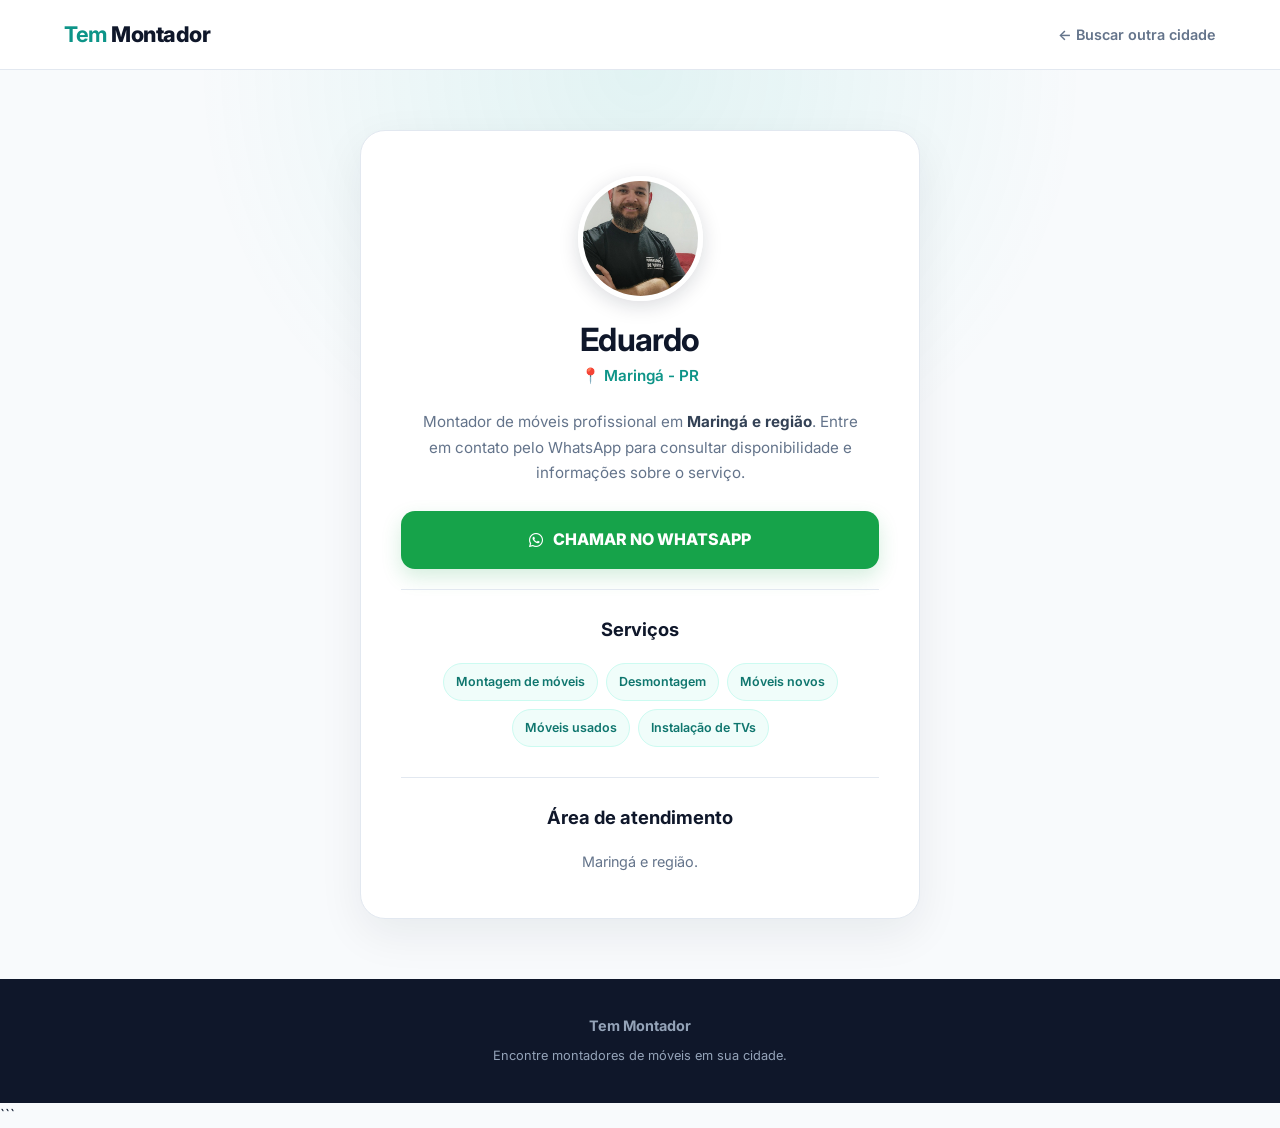
==== maringa/index.html @ f1a1891e "Add files via upload" ====
<!DOCTYPE html>
<html lang="pt-BR">

<head>

    <meta charset="UTF-8">

    <meta name="viewport" content="width=device-width, initial-scale=1.0">

    <title>Montador de Móveis em Maringá | Tem Montador</title>

    <meta name="description"
        content="Encontre o montador de móveis em Maringá. Entre em contato pelo WhatsApp e solicite informações sobre montagem de móveis.">

        <link rel="stylesheet" href="https://cdnjs.cloudflare.com/ajax/libs/font-awesome/6.5.2/css/all.min.css">

    <link rel="stylesheet" href="../style.css">

</head>


<body>


    <!-- CABEÇALHO -->

    <header class="perfil-menu">

        <a href="../index.html" class="logo">
            <strong>Tem</strong> Montador
        </a>

        <a href="../index.html" class="voltar">
            ← Buscar outra cidade
        </a>

    </header>



    <!-- PERFIL -->

    <main class="perfil">

        <section class="perfil-card">


            <!-- FOTO DO MONTADOR -->

            <div class="foto-container">

                <img
                    src="imagens/perfildu.webp"
                    alt="Montador de móveis em Maringá"
                    class="foto-montador"
                >

            </div>


            <!-- NOME -->

            <h1>
                Eduardo
            </h1>


            <!-- CIDADE -->

            <div class="localizacao">
                📍 Maringá - PR
            </div>


            <!-- DESCRIÇÃO -->

            <p class="descricao">

                Montador de móveis profissional em
                <strong>Maringá e região</strong>.

                Entre em contato pelo WhatsApp para
                consultar disponibilidade e informações
                sobre o serviço.

            </p>


            <!-- WHATSAPP -->

            <a
            href="https://wa.me/5544999999999"
            class="btn-whatsapp"
            target="_blank"
            rel="noopener"
>
            <i class="fa-brands fa-whatsapp"></i>
            CHAMAR NO WHATSAPP
             </a>


          


            <!-- SERVIÇOS -->

            <div class="servicos-perfil">

                <h2>
                    Serviços
                </h2>

                <div class="tags-servicos">

                    <span>Montagem de móveis</span>

                    <span>Desmontagem</span>

                    <span>Móveis novos</span>

                    <span>Móveis usados</span>

                    <span>Instalação de TVs</span>

                </div>

            </div>


            <!-- ÁREA DE ATENDIMENTO -->

            <div class="area-atendimento">

                <h2>
                    Área de atendimento
                </h2>

                <p>
                    Maringá e região.
                </p>

            </div>


        </section>

    </main>



    <!-- RODAPÉ -->

    <footer class="perfil-footer">

        <p>
            Tem Montador
        </p>

        <span>
            Encontre montadores de móveis em sua cidade.
        </span>

    </footer>


</body>

</html>
```
---- style.css ----
@import url('https://fonts.googleapis.com/css2?family=Inter:wght@400;500;600;700;800&display=swap');



* {
    margin: 0;
    padding: 0;
    box-sizing: border-box;
}

html {
    scroll-behavior: smooth;
}

body {
    font-family: 'Inter', sans-serif;
    background: #f8fafc;
    color: #1e293b;
    line-height: 1.6;
}

a {
    text-decoration: none;
    color: inherit;
}

img {
    max-width: 100%;
    display: block;
}


/* =========================================================
   CONTAINER
========================================================= */

.container {
    width: min(1120px, 92%);
    margin: 0 auto;
}


/* =========================================================
   MENU
========================================================= */

.menu {
    height: 72px;
    width: 100%;

    background: rgba(255, 255, 255, 0.94);
    border-bottom: 1px solid #e2e8f0;

    display: flex;
    align-items: center;
    justify-content: space-between;

    padding: 0 5%;

    position: sticky;
    top: 0;
    z-index: 1000;

    backdrop-filter: blur(12px);
    -webkit-backdrop-filter: blur(12px);
}

.logo {
    font-size: 1.45rem;
    font-weight: 800;
    letter-spacing: -0.5px;
}

.logo strong {
    color: #0ea5a4;
}

.logo a {
    color: #0f172a;
}

.menu nav {
    display: flex;
    align-items: center;
    gap: 30px;
}

.menu nav a {
    color: #475569;
    font-size: 0.92rem;
    font-weight: 600;

    transition: 0.25s ease;
}

.menu nav a:hover {
    color: #0ea5a4;
}


/* =========================================================
   HERO
========================================================= */

.hero {
    min-height: 650px;

    display: flex;
    align-items: center;
    justify-content: center;

    text-align: center;

    padding: 80px 20px;

    background:
        radial-gradient(
            circle at 50% 0%,
            rgba(20, 184, 166, 0.14),
            transparent 40%
        ),
        linear-gradient(
            180deg,
            #ffffff 0%,
            #f0fdfa 100%
        );
}

.hero-content {
    width: min(850px, 100%);
}

.destaque {
    display: inline-block;

    padding: 8px 16px;
    margin-bottom: 20px;

    border-radius: 50px;

    background: #ccfbf1;
    color: #0f766e;

    font-size: 0.75rem;
    font-weight: 800;

    letter-spacing: 1px;
}

.hero h1 {
    color: #0f172a;

    font-size: clamp(2.3rem, 6vw, 4.5rem);

    line-height: 1.05;

    letter-spacing: -2px;

    margin-bottom: 24px;
}

.hero p {
    max-width: 650px;
    margin: 0 auto 35px;

    color: #64748b;

    font-size: 1.15rem;
}


/* =========================================================
   BARRA DE BUSCA
========================================================= */

.busca {
    width: min(720px, 100%);

    margin: 0 auto;

    padding: 8px;

    display: flex;
    align-items: center;

    background: #ffffff;

    border: 1px solid #dbe4ea;

    border-radius: 18px;

    box-shadow:
        0 15px 40px rgba(15, 23, 42, 0.08);

    transition: 0.3s ease;
}

.busca:focus-within {
    border-color: #2dd4bf;

    box-shadow:
        0 15px 45px rgba(13, 148, 136, 0.15);
}

.busca input {
    flex: 1;

    height: 56px;

    border: none;
    outline: none;

    padding: 0 20px;

    background: transparent;

    color: #0f172a;

    font-family: inherit;
    font-size: 1rem;
}

.busca input::placeholder {
    color: #94a3b8;
}

.busca button {
    height: 56px;

    border: none;
    border-radius: 13px;

    padding: 0 30px;

    background: #0d9488;
    color: #ffffff;

    font-family: inherit;
    font-size: 0.95rem;
    font-weight: 700;

    cursor: pointer;

    transition: 0.25s ease;
}

.busca button:hover {
    background: #0f766e;

    transform: translateY(-1px);
}

.texto-busca {
    margin-top: 15px !important;

    font-size: 0.85rem !important;

    color: #94a3b8 !important;
}


/* =========================================================
   SEÇÕES
========================================================= */

.secao {
    padding: 100px 0;
}

.destaque-section {
    background: #ffffff;
}

.secao .container {
    text-align: center;
}

.tag {
    display: inline-block;

    margin-bottom: 12px;

    color: #0d9488;

    font-size: 0.75rem;
    font-weight: 800;

    letter-spacing: 1.5px;
}

.secao h2 {
    max-width: 800px;

    margin: 0 auto 25px;

    color: #0f172a;

    font-size: clamp(1.8rem, 4vw, 2.8rem);

    line-height: 1.15;

    letter-spacing: -1px;
}

.secao p {
    max-width: 780px;

    margin: 0 auto 18px;

    color: #64748b;

    font-size: 1rem;
}


/* =========================================================
   PASSOS
========================================================= */

.passos {
    display: grid;

    grid-template-columns: repeat(3, 1fr);

    gap: 25px;

    margin-top: 55px;
}

.passo {
    padding: 35px 25px;

    background: #f8fafc;

    border: 1px solid #e2e8f0;

    border-radius: 20px;

    transition: 0.3s ease;
}

.passo:hover {
    transform: translateY(-5px);

    border-color: #99f6e4;

    box-shadow:
        0 15px 35px rgba(15, 23, 42, 0.07);
}

.numero {
    width: 48px;
    height: 48px;

    margin: 0 auto 20px;

    display: flex;
    align-items: center;
    justify-content: center;

    border-radius: 50%;

    background: #ccfbf1;
    color: #0f766e;

    font-size: 1.1rem;
    font-weight: 800;
}

.passo h3 {
    margin-bottom: 10px;

    color: #0f172a;

    font-size: 1.1rem;
}

.passo p {
    font-size: 0.92rem;
}


/* =========================================================
   SERVIÇOS
========================================================= */

.servicos {
    display: grid;

    grid-template-columns: repeat(3, 1fr);

    gap: 20px;

    margin-top: 55px;
}

.servico {
    padding: 30px;

    text-align: left;

    background: #ffffff;

    border: 1px solid #e2e8f0;

    border-radius: 18px;

    transition: 0.3s ease;
}

.servico:hover {
    transform: translateY(-4px);

    border-color: #99f6e4;

    box-shadow:
        0 12px 30px rgba(15, 23, 42, 0.06);
}

.servico h3 {
    margin-bottom: 10px;

    color: #0f172a;

    font-size: 1.05rem;
}

.servico p {
    margin: 0;

    font-size: 0.9rem;
}


/* =========================================================
   CHAMADA DE BUSCA
========================================================= */

.chamada-busca {
    max-width: 850px;

    margin: 45px auto 0;

    padding: 40px;

    background:
        linear-gradient(
            135deg,
            #f0fdfa,
            #ecfeff
        );

    border: 1px solid #ccfbf1;

    border-radius: 25px;
}

.chamada-busca h3 {
    margin-bottom: 25px;

    color: #0f172a;

    font-size: 1.4rem;
}


/* =========================================================
   BENEFÍCIOS
========================================================= */

.beneficios {
    display: grid;

    grid-template-columns: repeat(4, 1fr);

    gap: 20px;

    margin-top: 55px;
}

.beneficio {
    padding: 28px 20px;

    background: #ffffff;

    border: 1px solid #e2e8f0;

    border-radius: 18px;

    transition: 0.3s ease;
}

.beneficio:hover {
    transform: translateY(-4px);

    box-shadow:
        0 12px 30px rgba(15, 23, 42, 0.06);
}

.beneficio h3 {
    margin-bottom: 10px;

    color: #0f172a;

    font-size: 1rem;
}

.beneficio p {
    margin: 0;

    font-size: 0.88rem;
}


/* =========================================================
   CTA FINAL
========================================================= */

.cta {
    padding: 90px 20px;

    text-align: center;

    background:
        linear-gradient(
            135deg,
            #0d9488,
            #0f766e
        );

    color: #ffffff;
}

.cta h2 {
    margin-bottom: 15px;

    font-size: clamp(2rem, 5vw, 3rem);

    letter-spacing: -1px;
}

.cta p {
    margin-bottom: 30px;

    color: rgba(255, 255, 255, 0.85);
}

.botao {
    display: inline-flex;

    align-items: center;
    justify-content: center;

    min-height: 54px;

    padding: 0 28px;

    border-radius: 13px;

    background: #ffffff;
    color: #0f766e;

    font-weight: 800;

    transition: 0.25s ease;
}

.botao:hover {
    transform: translateY(-2px);

    box-shadow:
        0 10px 25px rgba(0, 0, 0, 0.15);
}


/* =========================================================
   RODAPÉ
========================================================= */

footer {
    padding: 55px 20px;

    background: #0f172a;

    color: #ffffff;

    text-align: center;
}

footer h3 {
    margin-bottom: 8px;

    font-size: 1.3rem;
}

footer p {
    color: #94a3b8;

    font-size: 0.9rem;
}

footer .copyright {
    margin-top: 25px;

    font-size: 0.8rem;

    color: #64748b;
}

/* =========================================================
   PERFIL - TEM MONTADOR
========================================================= */

.perfil-menu {
    width: 100%;
    height: 70px;

    display: flex;
    align-items: center;
    justify-content: space-between;

    padding: 0 5%;

    background: #ffffff;
    border-bottom: 1px solid #e2e8f0;

    position: sticky;
    top: 0;
    z-index: 100;
}

.perfil-menu .logo {
    font-size: 1.35rem;
    font-weight: 800;
    color: #0f172a;
}

.perfil-menu .logo strong {
    color: #0d9488;
}

.voltar {
    color: #64748b;
    font-size: 0.9rem;
    font-weight: 600;

    transition: 0.2s ease;
}

.voltar:hover {
    color: #0d9488;
}


/* =========================================================
   ÁREA DO PERFIL
========================================================= */

.perfil {
    min-height: calc(100vh - 70px);

    padding: 60px 20px;

    display: flex;
    justify-content: center;
    align-items: flex-start;

    background:
        radial-gradient(
            circle at 50% 0%,
            rgba(20, 184, 166, 0.10),
            transparent 40%
        ),
        #f8fafc;
}


/* =========================================================
   CARTÃO
========================================================= */

.perfil-card {
    width: 100%;
    max-width: 560px;

    padding: 45px 40px;

    background: #ffffff;

    border: 1px solid #e2e8f0;

    border-radius: 25px;

    text-align: center;

    box-shadow:
        0 15px 45px rgba(15, 23, 42, 0.07);
}


/* =========================================================
   FOTO
========================================================= */

.foto-container {
    display: flex;
    justify-content: center;

    margin-bottom: 20px;
}

.foto-montador {
    width: 125px;
    height: 125px;

    object-fit: cover;

    border-radius: 50%;

    border: 5px solid #ffffff;

    box-shadow:
        0 5px 20px rgba(15, 23, 42, 0.15);
}


/* =========================================================
   NOME
========================================================= */

.perfil-card h1 {
    margin-bottom: 5px;

    color: #0f172a;

    font-size: 2rem;

    line-height: 1.2;

    letter-spacing: -0.8px;
}


/* =========================================================
   LOCALIZAÇÃO
========================================================= */

.localizacao {
    margin-bottom: 20px;

    color: #0d9488;

    font-size: 0.95rem;

    font-weight: 600;
}


/* =========================================================
   DESCRIÇÃO
========================================================= */

.descricao {
    max-width: 440px;

    margin: 0 auto 25px;

    color: #64748b;

    font-size: 0.95rem;

    line-height: 1.7;
}

.descricao strong {
    color: #334155;
}


/* =========================================================
   WHATSAPP
========================================================= */

.btn-whatsapp {
    width: 100%;

    min-height: 58px;

    display: flex;
    align-items: center;
    justify-content: center;

    gap: 10px;

    margin: 10px 0 20px;

    padding: 0 20px;

    border-radius: 14px;

    background: #16a34a;
    color: #ffffff;

    font-size: 1rem;
    font-weight: 800;

    box-shadow:
        0 8px 20px rgba(22, 163, 74, 0.18);

    transition: 0.25s ease;
}

.btn-whatsapp:hover {
    background: #15803d;

    transform: translateY(-2px);

    box-shadow:
        0 12px 25px rgba(22, 163, 74, 0.25);
}


/* =========================================================
   REDES SOCIAIS
========================================================= */

.redes {
    display: flex;

    justify-content: center;

    gap: 10px;

    flex-wrap: wrap;

    margin-bottom: 35px;
}

.redes a {
    padding: 9px 15px;

    border-radius: 10px;

    background: #f1f5f9;

    color: #475569;

    font-size: 0.82rem;

    font-weight: 600;

    transition: 0.2s ease;
}

.redes a:hover {
    background: #ccfbf1;

    color: #0f766e;
}


/* =========================================================
   SERVIÇOS
========================================================= */

.servicos-perfil {
    padding-top: 25px;

    border-top: 1px solid #e2e8f0;
}

.servicos-perfil h2,
.area-atendimento h2 {
    margin-bottom: 18px;

    color: #0f172a;

    font-size: 1.15rem;
}


.tags-servicos {
    display: flex;

    justify-content: center;

    flex-wrap: wrap;

    gap: 8px;
}

.tags-servicos span {
    padding: 8px 12px;

    border-radius: 30px;

    background: #f0fdfa;

    border: 1px solid #ccfbf1;

    color: #0f766e;

    font-size: 0.78rem;

    font-weight: 600;
}


/* =========================================================
   ÁREA DE ATENDIMENTO
========================================================= */

.area-atendimento {
    margin-top: 30px;

    padding-top: 25px;

    border-top: 1px solid #e2e8f0;
}

.area-atendimento p {
    color: #64748b;

    font-size: 0.9rem;
}


/* =========================================================
   AVISO
========================================================= */

.aviso {
    margin-top: 30px;

    padding: 18px;

    background: #f8fafc;

    border: 1px solid #e2e8f0;

    border-radius: 14px;

    text-align: left;
}

.aviso strong {
    display: block;

    margin-bottom: 5px;

    color: #334155;

    font-size: 0.85rem;
}

.aviso p {
    margin: 0;

    color: #64748b;

    font-size: 0.8rem;
}


/* =========================================================
   RODAPÉ
========================================================= */

.perfil-footer {
    padding: 35px 20px;

    text-align: center;

    background: #0f172a;

    color: #ffffff;
}

.perfil-footer p {
    margin-bottom: 5px;

    font-weight: 700;
}

.perfil-footer span {
    color: #94a3b8;

    font-size: 0.8rem;
}


/* =========================================================
   CELULAR
========================================================= */

@media (max-width: 600px) {

    .perfil-menu {
        height: 65px;

        padding: 0 18px;
    }

    .perfil-menu .logo {
        font-size: 1.2rem;
    }

    .voltar {
        font-size: 0.75rem;
    }

    .perfil {
        padding: 30px 15px;
    }

    .perfil-card {
        padding: 35px 22px;

        border-radius: 20px;
    }

    .foto-montador {
        width: 105px;
        height: 105px;
    }

    .perfil-card h1 {
        font-size: 1.7rem;
    }

    .descricao {
        font-size: 0.88rem;
    }

    .btn-whatsapp {
        min-height: 56px;

        font-size: 1.1rem;
    }

}
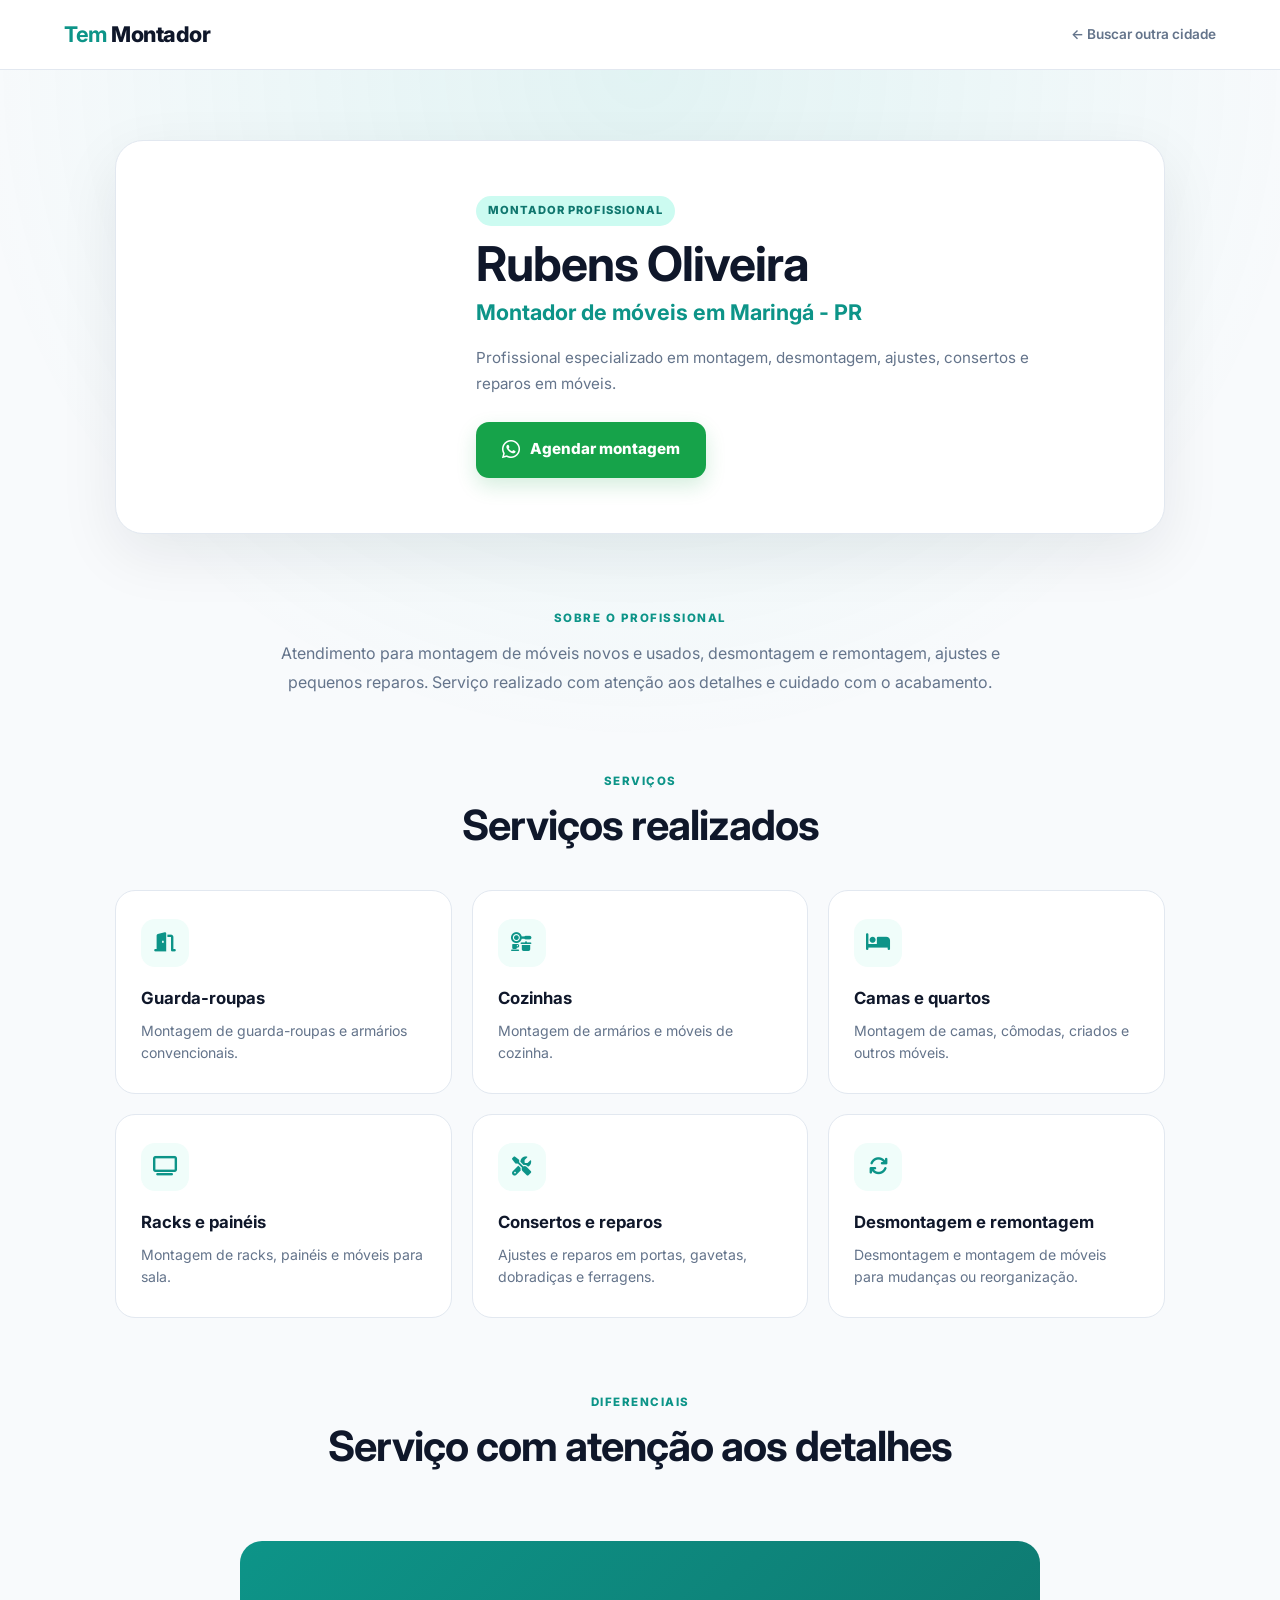
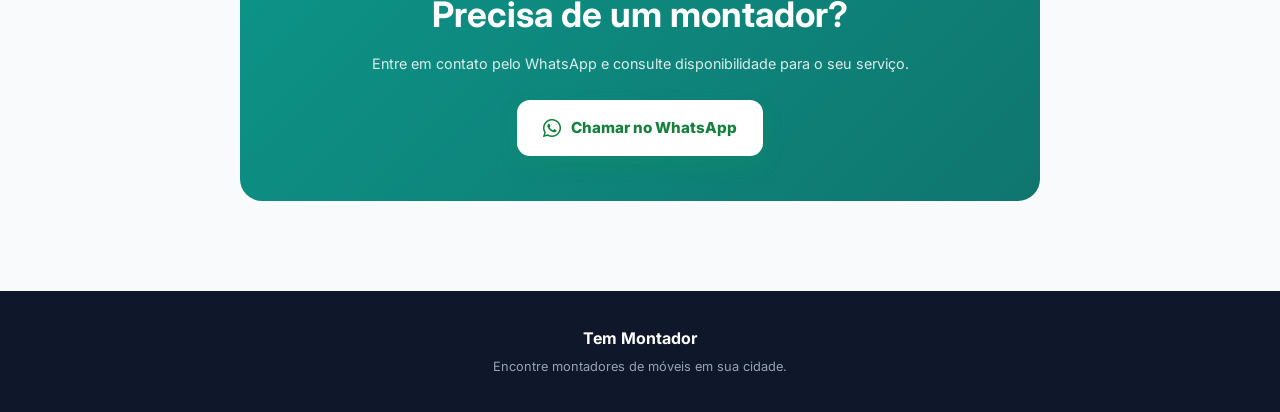
==== commit 9674e597: "Add files via upload" ====
--- a/maringa/index.html
+++ b/maringa/index.html
@@ -11,160 +11,316 @@
     <title>Montador de Móveis em Maringá | Tem Montador</title>
 
     <meta name="description"
-        content="Encontre o montador de móveis em Maringá. Entre em contato pelo WhatsApp e solicite informações sobre montagem de móveis.">
-
-        <link rel="stylesheet" href="https://cdnjs.cloudflare.com/ajax/libs/font-awesome/6.5.2/css/all.min.css">
+        content="Montador de móveis em Sarandi e região. Montagem, desmontagem, consertos e reparos em móveis. Entre em contato pelo WhatsApp.">
+
+    <link rel="stylesheet"
+        href="https://cdnjs.cloudflare.com/ajax/libs/font-awesome/6.5.2/css/all.min.css">
 
     <link rel="stylesheet" href="../style.css">
+    <link rel="stylesheet" href="../media.css">
 
 </head>
 
-
 <body>
 
 
-    <!-- CABEÇALHO -->
-
-    <header class="perfil-menu">
-
-        <a href="../index.html" class="logo">
-            <strong>Tem</strong> Montador
-        </a>
-
-        <a href="../index.html" class="voltar">
-            ← Buscar outra cidade
-        </a>
-
-    </header>
-
-
-
-    <!-- PERFIL -->
-
-    <main class="perfil">
-
-        <section class="perfil-card">
-
-
-            <!-- FOTO DO MONTADOR -->
-
-            <div class="foto-container">
-
-                <img
-                    src="imagens/perfildu.webp"
-                    alt="Montador de móveis em Maringá"
-                    class="foto-montador"
-                >
-
-            </div>
-
-
-            <!-- NOME -->
+<!-- =====================================================
+     CABEÇALHO
+===================================================== -->
+
+<header class="perfil-menu">
+
+    <a href="../index.html" class="logo">
+        <strong>Tem</strong> Montador
+    </a>
+
+    <a href="../index.html" class="voltar">
+        ← Buscar outra cidade
+    </a>
+
+</header>
+
+
+
+<!-- =====================================================
+     PERFIL PRINCIPAL
+===================================================== -->
+
+<main class="perfil">
+
+
+    <!-- APRESENTAÇÃO -->
+
+    <section class="perfil-hero">
+
+        <div class="perfil-foto">
+            
+        
+           
+        </div>
+
+
+        <div class="perfil-info">
+
+            <span class="perfil-tag">
+                MONTADOR PROFISSIONAL
+            </span>
 
             <h1>
-                Eduardo
+              Rubens Oliveira
             </h1>
 
-
-            <!-- CIDADE -->
-
-            <div class="localizacao">
-                📍 Maringá - PR
-            </div>
-
-
-            <!-- DESCRIÇÃO -->
-
-            <p class="descricao">
-
-                Montador de móveis profissional em
-                <strong>Maringá e região</strong>.
-
-                Entre em contato pelo WhatsApp para
-                consultar disponibilidade e informações
-                sobre o serviço.
-
+            <h2>
+                Montador de móveis em Maringá - PR
+            </h2>
+
+            <p>
+                Profissional especializado em montagem,
+                desmontagem, ajustes, consertos e reparos
+                em móveis.
             </p>
 
 
-            <!-- WHATSAPP -->
-
             <a
-            href="https://wa.me/5544999999999"
+                href="https://wa.me/5544998516366?text=Ol%C3%A1%21%20Encontrei%20seu%20contato%20no%20site%20temmontador.com.br%20e%20gostaria%20de%20solicitar%20um%20or%C3%A7amento."
+                class="btn-whatsapp"
+                target="_blank"
+                rel="noopener"
+            >
+
+                <i class="fa-brands fa-whatsapp"></i>
+
+                Agendar montagem
+
+            </a>
+
+        </div>
+
+    </section>
+
+
+
+    <!-- =================================================
+         APRESENTAÇÃO PROFISSIONAL
+    ================================================== -->
+
+    <section class="perfil-secao">
+
+        <span class="secao-tag">
+            SOBRE O PROFISSIONAL
+        </span>
+
+      
+
+        <p>
+            Atendimento para montagem de móveis novos e usados,
+            desmontagem e remontagem, ajustes e pequenos reparos.
+            Serviço realizado com atenção aos detalhes e cuidado
+            com o acabamento.
+        </p>
+
+    </section>
+
+
+
+    <!-- =================================================
+         SERVIÇOS
+    ================================================== -->
+
+    <section class="perfil-secao">
+
+        <span class="secao-tag">
+            SERVIÇOS
+        </span>
+
+        <h2>
+            Serviços realizados
+        </h2>
+
+
+        <div class="servicos-grid">
+
+
+            <div class="servico-card">
+
+                <i class="fa-solid fa-door-open"></i>
+
+                <h3>
+                    Guarda-roupas
+                </h3>
+
+                <p>
+                    Montagem de guarda-roupas e armários
+                    convencionais.
+                </p>
+
+            </div>
+
+
+            <div class="servico-card">
+
+                <i class="fa-solid fa-kitchen-set"></i>
+
+                <h3>
+                    Cozinhas
+                </h3>
+
+                <p>
+                    Montagem de armários e móveis de cozinha.
+                </p>
+
+            </div>
+
+
+            <div class="servico-card">
+
+                <i class="fa-solid fa-bed"></i>
+
+                <h3>
+                    Camas e quartos
+                </h3>
+
+                <p>
+                    Montagem de camas, cômodas, criados e
+                    outros móveis.
+                </p>
+
+            </div>
+
+
+            <div class="servico-card">
+
+                <i class="fa-solid fa-tv"></i>
+
+                <h3>
+                    Racks e painéis
+                </h3>
+
+                <p>
+                    Montagem de racks, painéis e móveis
+                    para sala.
+                </p>
+
+            </div>
+
+
+            <div class="servico-card">
+
+                <i class="fa-solid fa-screwdriver-wrench"></i>
+
+                <h3>
+                    Consertos e reparos
+                </h3>
+
+                <p>
+                    Ajustes e reparos em portas, gavetas,
+                    dobradiças e ferragens.
+                </p>
+
+            </div>
+
+
+            <div class="servico-card">
+
+                <i class="fa-solid fa-arrows-rotate"></i>
+
+                <h3>
+                    Desmontagem e remontagem
+                </h3>
+
+                <p>
+                    Desmontagem e montagem de móveis para
+                    mudanças ou reorganização.
+                </p>
+
+            </div>
+
+
+        </div>
+
+    </section>
+
+
+
+  
+
+
+
+    <!-- =================================================
+         DIFERENCIAIS
+    ================================================== -->
+
+    <section class="perfil-secao diferenciais">
+
+        <span class="secao-tag">
+            DIFERENCIAIS
+        </span>
+
+        <h2>
+            Serviço com atenção aos detalhes
+        </h2>
+
+
+       
+
+    </section>
+
+
+
+    <!-- =================================================
+         CTA FINAL
+    ================================================== -->
+
+    <section class="perfil-cta">
+
+        <h2>
+            Precisa de um montador?
+        </h2>
+
+        <p>
+            Entre em contato pelo WhatsApp e consulte
+            disponibilidade para o seu serviço.
+        </p>
+
+
+        <a
+            href="https://wa.me/5544998516366?text=Ol%C3%A1%21%20Encontrei%20seu%20contato%20no%20site%20temmontador.com.br%20e%20gostaria%20de%20solicitar%20um%20or%C3%A7amento."
             class="btn-whatsapp"
             target="_blank"
             rel="noopener"
->
+        >
+
             <i class="fa-brands fa-whatsapp"></i>
-            CHAMAR NO WHATSAPP
-             </a>
-
-
-          
-
-
-            <!-- SERVIÇOS -->
-
-            <div class="servicos-perfil">
-
-                <h2>
-                    Serviços
-                </h2>
-
-                <div class="tags-servicos">
-
-                    <span>Montagem de móveis</span>
-
-                    <span>Desmontagem</span>
-
-                    <span>Móveis novos</span>
-
-                    <span>Móveis usados</span>
-
-                    <span>Instalação de TVs</span>
-
-                </div>
-
-            </div>
-
-
-            <!-- ÁREA DE ATENDIMENTO -->
-
-            <div class="area-atendimento">
-
-                <h2>
-                    Área de atendimento
-                </h2>
-
-                <p>
-                    Maringá e região.
-                </p>
-
-            </div>
-
-
-        </section>
-
-    </main>
-
-
-
-    <!-- RODAPÉ -->
-
-    <footer class="perfil-footer">
-
-        <p>
-            Tem Montador
-        </p>
-
-        <span>
-            Encontre montadores de móveis em sua cidade.
-        </span>
-
-    </footer>
+
+            Chamar no WhatsApp
+
+        </a>
+
+    </section>
+
+
+</main>
+
+
+
+<!-- =====================================================
+     RODAPÉ
+===================================================== -->
+
+<footer class="perfil-footer">
+
+    <strong>
+        Tem Montador
+    </strong>
+
+    <p>
+        Encontre montadores de móveis em sua cidade.
+    </p>
+
+</footer>
 
 
 </body>
 
 </html>
-```
+
--- a/style.css
+++ b/style.css
@@ -216,7 +216,7 @@
 
     background: transparent;
 
-    color: #0f172a;
+    color: #000000;
 
     font-family: inherit;
     font-size: 1rem;
@@ -224,7 +224,11 @@
 
 .busca input::placeholder {
     color: #94a3b8;
-}
+    
+   
+}
+
+
 
 .busca button {
     height: 56px;
@@ -623,12 +627,15 @@
 
     padding: 0 5%;
 
-    background: #ffffff;
+    background: rgba(255, 255, 255, 0.96);
     border-bottom: 1px solid #e2e8f0;
 
     position: sticky;
     top: 0;
-    z-index: 100;
+    z-index: 1000;
+
+    backdrop-filter: blur(12px);
+    -webkit-backdrop-filter: blur(12px);
 }
 
 .perfil-menu .logo {
@@ -641,62 +648,63 @@
     color: #0d9488;
 }
 
-.voltar {
+.perfil-menu .voltar {
     color: #64748b;
-    font-size: 0.9rem;
+    font-size: 0.85rem;
     font-weight: 600;
-
-    transition: 0.2s ease;
-}
-
-.voltar:hover {
+    transition: 0.25s ease;
+}
+
+.perfil-menu .voltar:hover {
     color: #0d9488;
 }
 
 
 /* =========================================================
-   ÁREA DO PERFIL
+   FUNDO DO PERFIL
 ========================================================= */
 
 .perfil {
-    min-height: calc(100vh - 70px);
-
-    padding: 60px 20px;
-
-    display: flex;
-    justify-content: center;
-    align-items: flex-start;
+    width: 100%;
+
+    padding: 70px 20px 90px;
 
     background:
         radial-gradient(
             circle at 50% 0%,
             rgba(20, 184, 166, 0.10),
-            transparent 40%
+            transparent 35%
         ),
         #f8fafc;
 }
 
 
 /* =========================================================
-   CARTÃO
-========================================================= */
-
-.perfil-card {
-    width: 100%;
-    max-width: 560px;
-
-    padding: 45px 40px;
+   HERO DO PERFIL
+========================================================= */
+
+.perfil-hero {
+    width: min(1050px, 100%);
+
+    margin: 0 auto;
+
+    padding: 55px;
+
+    display: grid;
+    grid-template-columns: 250px 1fr;
+
+    align-items: center;
+
+    gap: 55px;
 
     background: #ffffff;
 
     border: 1px solid #e2e8f0;
 
-    border-radius: 25px;
-
-    text-align: center;
+    border-radius: 28px;
 
     box-shadow:
-        0 15px 45px rgba(15, 23, 42, 0.07);
+        0 20px 60px rgba(15, 23, 42, 0.08);
 }
 
 
@@ -704,106 +712,113 @@
    FOTO
 ========================================================= */
 
-.foto-container {
+.perfil-foto {
     display: flex;
     justify-content: center;
-
-    margin-bottom: 20px;
-}
-
-.foto-montador {
-    width: 125px;
-    height: 125px;
+}
+
+.perfil-foto img {
+    width: 220px;
+    height: 220px;
 
     object-fit: cover;
 
     border-radius: 50%;
 
-    border: 5px solid #ffffff;
+    border: 6px solid #ffffff;
 
     box-shadow:
-        0 5px 20px rgba(15, 23, 42, 0.15);
-}
-
-
-/* =========================================================
-   NOME
-========================================================= */
-
-.perfil-card h1 {
-    margin-bottom: 5px;
+        0 15px 40px rgba(15, 23, 42, 0.15);
+}
+
+
+/* =========================================================
+   INFORMAÇÕES
+========================================================= */
+
+.perfil-info {
+    text-align: left;
+}
+
+.perfil-tag {
+    display: inline-block;
+
+    margin-bottom: 12px;
+
+    padding: 6px 12px;
+
+    border-radius: 50px;
+
+    background: #ccfbf1;
+
+    color: #0f766e;
+
+    font-size: 0.7rem;
+
+    font-weight: 800;
+
+    letter-spacing: 1px;
+}
+
+.perfil-info h1 {
+    margin-bottom: 6px;
 
     color: #0f172a;
 
-    font-size: 2rem;
-
-    line-height: 1.2;
-
-    letter-spacing: -0.8px;
-}
-
-
-/* =========================================================
-   LOCALIZAÇÃO
-========================================================= */
-
-.localizacao {
-    margin-bottom: 20px;
+    font-size: 3rem;
+
+    line-height: 1.1;
+
+    letter-spacing: -1px;
+}
+
+.perfil-info h2 {
+    margin-bottom: 18px;
 
     color: #0d9488;
 
+    font-size: 1.35rem;
+
+    line-height: 1.4;
+}
+
+.perfil-info p {
+    max-width: 600px;
+
+    margin-bottom: 25px;
+
+    color: #64748b;
+
     font-size: 0.95rem;
 
-    font-weight: 600;
-}
-
-
-/* =========================================================
-   DESCRIÇÃO
-========================================================= */
-
-.descricao {
-    max-width: 440px;
-
-    margin: 0 auto 25px;
-
-    color: #64748b;
-
-    font-size: 0.95rem;
-
     line-height: 1.7;
 }
 
-.descricao strong {
-    color: #334155;
-}
-
 
 /* =========================================================
    WHATSAPP
 ========================================================= */
 
-.btn-whatsapp {
-    width: 100%;
-
-    min-height: 58px;
-
-    display: flex;
+.perfil .btn-whatsapp {
+    min-height: 56px;
+
+    display: inline-flex;
+
     align-items: center;
     justify-content: center;
 
     gap: 10px;
 
-    margin: 10px 0 20px;
-
-    padding: 0 20px;
-
-    border-radius: 14px;
+    padding: 0 26px;
+
+    border-radius: 13px;
 
     background: #16a34a;
+
     color: #ffffff;
 
-    font-size: 1rem;
+    font-size: 0.95rem;
+
     font-weight: 800;
 
     box-shadow:
@@ -812,7 +827,11 @@
     transition: 0.25s ease;
 }
 
-.btn-whatsapp:hover {
+.perfil .btn-whatsapp i {
+    font-size: 1.3rem;
+}
+
+.perfil .btn-whatsapp:hover {
     background: #15803d;
 
     transform: translateY(-2px);
@@ -823,104 +842,206 @@
 
 
 /* =========================================================
-   REDES SOCIAIS
-========================================================= */
-
-.redes {
+   SEÇÕES DO PERFIL
+========================================================= */
+
+.perfil-secao {
+    width: min(1050px, 100%);
+
+    margin: 70px auto 0;
+
+    text-align: center;
+}
+
+.secao-tag {
+    display: inline-block;
+
+    margin-bottom: 12px;
+
+    color: #0d9488;
+
+    font-size: 0.72rem;
+
+    font-weight: 800;
+
+    letter-spacing: 1.5px;
+}
+
+.perfil-secao h2 {
+    margin-bottom: 18px;
+
+    color: #0f172a;
+
+    font-size: clamp(1.8rem, 4vw, 2.6rem);
+
+    line-height: 1.15;
+
+    letter-spacing: -1px;
+}
+
+.perfil-secao > p {
+    width: min(760px, 100%);
+
+    margin: 0 auto;
+
+    color: #64748b;
+
+    font-size: 1rem;
+
+    line-height: 1.8;
+}
+
+
+/* =========================================================
+   SERVIÇOS
+========================================================= */
+
+.servicos-grid {
+    display: grid;
+
+    grid-template-columns: repeat(3, 1fr);
+
+    gap: 20px;
+
+    margin-top: 40px;
+}
+
+.servico-card {
+    padding: 28px 25px;
+
+    text-align: left;
+
+    background: #ffffff;
+
+    border: 1px solid #e2e8f0;
+
+    border-radius: 20px;
+
+    transition: 0.3s ease;
+}
+
+.servico-card:hover {
+    transform: translateY(-5px);
+
+    border-color: #99f6e4;
+
+    box-shadow:
+        0 15px 35px rgba(15, 23, 42, 0.08);
+}
+
+.servico-card i {
+    width: 48px;
+    height: 48px;
+
+    margin-bottom: 18px;
+
     display: flex;
 
+    align-items: center;
     justify-content: center;
 
-    gap: 10px;
-
-    flex-wrap: wrap;
-
-    margin-bottom: 35px;
-}
-
-.redes a {
-    padding: 9px 15px;
-
-    border-radius: 10px;
-
-    background: #f1f5f9;
-
-    color: #475569;
-
-    font-size: 0.82rem;
-
-    font-weight: 600;
-
-    transition: 0.2s ease;
-}
-
-.redes a:hover {
+    border-radius: 14px;
+
+    background: #f0fdfa;
+
+    color: #0d9488;
+
+    font-size: 1.2rem;
+}
+
+.servico-card h3 {
+    margin-bottom: 8px;
+
+    color: #0f172a;
+
+    font-size: 1.05rem;
+}
+
+.servico-card p {
+    margin: 0;
+
+    color: #64748b;
+
+    font-size: 0.88rem;
+
+    line-height: 1.6;
+}
+
+
+/* =========================================================
+   ÁREA DE ATENDIMENTO
+========================================================= */
+
+.area-atendimento {
+    width: min(1050px, 100%);
+
+    margin: 70px auto 0;
+
+    padding: 35px 40px;
+
+    display: flex;
+
+    align-items: center;
+
+    gap: 22px;
+
+    background:
+        linear-gradient(
+            135deg,
+            #f0fdfa,
+            #ecfeff
+        );
+
+    border: 1px solid #ccfbf1;
+
+    border-radius: 22px;
+}
+
+.area-atendimento > i {
+    width: 55px;
+    height: 55px;
+
+    flex-shrink: 0;
+
+    display: flex;
+
+    align-items: center;
+    justify-content: center;
+
+    border-radius: 15px;
+
     background: #ccfbf1;
 
-    color: #0f766e;
-}
-
-
-/* =========================================================
-   SERVIÇOS
-========================================================= */
-
-.servicos-perfil {
-    padding-top: 25px;
-
-    border-top: 1px solid #e2e8f0;
-}
-
-.servicos-perfil h2,
+    color: #0d9488;
+
+    font-size: 1.3rem;
+}
+
+.area-atendimento span {
+    display: block;
+
+    margin-bottom: 3px;
+
+    color: #0d9488;
+
+    font-size: 0.7rem;
+
+    font-weight: 800;
+
+    letter-spacing: 1.2px;
+}
+
 .area-atendimento h2 {
-    margin-bottom: 18px;
+    margin-bottom: 2px;
 
     color: #0f172a;
 
-    font-size: 1.15rem;
-}
-
-
-.tags-servicos {
-    display: flex;
-
-    justify-content: center;
-
-    flex-wrap: wrap;
-
-    gap: 8px;
-}
-
-.tags-servicos span {
-    padding: 8px 12px;
-
-    border-radius: 30px;
-
-    background: #f0fdfa;
-
-    border: 1px solid #ccfbf1;
-
-    color: #0f766e;
-
-    font-size: 0.78rem;
-
-    font-weight: 600;
-}
-
-
-/* =========================================================
-   ÁREA DE ATENDIMENTO
-========================================================= */
-
-.area-atendimento {
-    margin-top: 30px;
-
-    padding-top: 25px;
-
-    border-top: 1px solid #e2e8f0;
+    font-size: 1.35rem;
 }
 
 .area-atendimento p {
+    margin: 0;
+
     color: #64748b;
 
     font-size: 0.9rem;
@@ -928,44 +1049,125 @@
 
 
 /* =========================================================
-   AVISO
-========================================================= */
-
-.aviso {
-    margin-top: 30px;
-
-    padding: 18px;
-
+   DIFERENCIAIS
+========================================================= */
+
+.diferenciais-grid {
+    display: grid;
+
+    grid-template-columns: repeat(3, 1fr);
+
+    gap: 20px;
+
+    margin-top: 40px;
+}
+
+.diferenciais-grid > div {
+    padding: 30px 20px;
+
+    background: #ffffff;
+
+    border: 1px solid #e2e8f0;
+
+    border-radius: 20px;
+
+    transition: 0.25s ease;
+}
+
+.diferenciais-grid > div:hover {
+    transform: translateY(-4px);
+
+    box-shadow:
+        0 12px 30px rgba(15, 23, 42, 0.06);
+}
+
+.diferenciais-grid i {
+    display: block;
+
+    margin-bottom: 15px;
+
+    color: #0d9488;
+
+    font-size: 1.5rem;
+}
+
+.diferenciais-grid strong {
+    display: block;
+
+    margin-bottom: 7px;
+
+    color: #0f172a;
+
+    font-size: 1rem;
+}
+
+.diferenciais-grid span {
+    display: block;
+
+    color: #64748b;
+
+    font-size: 0.85rem;
+
+    line-height: 1.5;
+}
+
+
+/* =========================================================
+   CTA FINAL
+========================================================= */
+
+.perfil-cta {
+    width: min(800px, 100%);
+
+    margin: 70px auto 0;
+
+    padding: 45px 25px;
+
+    text-align: center;
+
+    background:
+        linear-gradient(
+            135deg,
+            #0d9488,
+            #0f766e
+        );
+
+    border-radius: 22px;
+
+    color: #ffffff;
+}
+
+.perfil-cta h2 {
+    margin-bottom: 10px;
+
+    color: #ffffff;
+
+    font-size: 2.2rem;
+}
+
+.perfil-cta p {
+    max-width: 600px;
+
+    margin: 0 auto 25px;
+
+    color: rgba(255, 255, 255, 0.85);
+
+    font-size: 0.9rem;
+}
+
+.perfil-cta .btn-whatsapp {
+    background: #ffffff;
+
+    color: #15803d;
+}
+
+.perfil-cta .btn-whatsapp:hover {
     background: #f8fafc;
-
-    border: 1px solid #e2e8f0;
-
-    border-radius: 14px;
-
-    text-align: left;
-}
-
-.aviso strong {
-    display: block;
-
-    margin-bottom: 5px;
-
-    color: #334155;
-
-    font-size: 0.85rem;
-}
-
-.aviso p {
-    margin: 0;
-
-    color: #64748b;
-
-    font-size: 0.8rem;
-}
-
-
-/* =========================================================
-   RODAPÉ
+}
+
+
+/* =========================================================
+   RODAPÉ DO PERFIL
 ========================================================= */
 
 .perfil-footer {
@@ -978,13 +1180,17 @@
     color: #ffffff;
 }
 
+.perfil-footer strong {
+    display: block;
+
+    margin-bottom: 5px;
+
+    font-size: 1rem;
+}
+
 .perfil-footer p {
-    margin-bottom: 5px;
-
-    font-weight: 700;
-}
-
-.perfil-footer span {
+    margin: 0;
+
     color: #94a3b8;
 
     font-size: 0.8rem;
@@ -992,57 +1198,350 @@
 
 
 /* =========================================================
+   TABLET
+========================================================= */
+
+@media (max-width: 900px) {
+
+    .passos {
+        grid-template-columns: 1fr;
+    }
+
+    .servicos {
+        grid-template-columns: repeat(2, 1fr);
+    }
+
+    .beneficios {
+        grid-template-columns: repeat(2, 1fr);
+    }
+
+
+    /* PERFIL */
+
+    .perfil-hero {
+        grid-template-columns: 190px 1fr;
+
+        gap: 35px;
+
+        padding: 40px;
+    }
+
+    .perfil-foto img {
+        width: 175px;
+        height: 175px;
+    }
+
+    .perfil-info h1 {
+        font-size: 2.5rem;
+    }
+
+    .servicos-grid {
+        grid-template-columns: repeat(2, 1fr);
+    }
+
+    .diferenciais-grid {
+        grid-template-columns: repeat(2, 1fr);
+    }
+}
+
+
+/* =========================================================
    CELULAR
 ========================================================= */
 
-@media (max-width: 600px) {
+@media (max-width: 700px) {
+
+    /* PÁGINA PRINCIPAL */
+
+    .menu {
+        height: 65px;
+
+        padding: 0 20px;
+    }
+
+    .menu nav {
+        display: none;
+    }
+
+    .logo {
+        font-size: 1.3rem;
+    }
+
+    .hero {
+        min-height: 600px;
+
+        padding: 70px 20px;
+    }
+
+    .hero h1 {
+        font-size: 2.5rem;
+
+        letter-spacing: -1.5px;
+    }
+
+    .hero p {
+        font-size: 1rem;
+    }
+
+    .busca {
+        flex-direction: column;
+
+        padding: 12px;
+
+        border-radius: 16px;
+    }
+
+    .busca input {
+        width: 100%;
+
+        height: 60px;
+
+        text-align: center;
+
+        padding: 0 15px;
+    }
+
+    .busca button {
+        width: 100%;
+
+        height: 60px;
+    }
+
+    .secao {
+        padding: 70px 0;
+    }
+
+    .servicos {
+        grid-template-columns: 1fr;
+
+        margin-top: 40px;
+    }
+
+    .beneficios {
+        grid-template-columns: 1fr;
+
+        margin-top: 40px;
+    }
+
+    .chamada-busca {
+        padding: 25px 18px;
+
+        border-radius: 20px;
+    }
+
+    .cta {
+        padding: 70px 20px;
+    }
+
+
+    /* PERFIL */
 
     .perfil-menu {
-        height: 65px;
+        height: 64px;
 
         padding: 0 18px;
     }
 
     .perfil-menu .logo {
-        font-size: 1.2rem;
-    }
-
-    .voltar {
-        font-size: 0.75rem;
+        font-size: 1.15rem;
+    }
+
+    .perfil-menu .voltar {
+        font-size: 0.72rem;
     }
 
     .perfil {
-        padding: 30px 15px;
-    }
-
-    .perfil-card {
+        padding: 30px 15px 60px;
+    }
+
+    .perfil-hero {
+        display: block;
+
         padding: 35px 22px;
 
         border-radius: 20px;
-    }
-
-    .foto-montador {
-        width: 105px;
-        height: 105px;
-    }
-
-    .perfil-card h1 {
+
+        text-align: center;
+    }
+
+    .perfil-foto {
+        margin-bottom: 22px;
+    }
+
+    .perfil-foto img {
+        width: 140px;
+        height: 140px;
+
+        border-width: 5px;
+    }
+
+    .perfil-info {
+        text-align: center;
+    }
+
+    .perfil-tag {
+        font-size: 0.63rem;
+
+        padding: 6px 10px;
+    }
+
+    .perfil-info h1 {
+        font-size: 2rem;
+    }
+
+    .perfil-info h2 {
+        font-size: 1rem;
+
+        line-height: 1.4;
+    }
+
+    .perfil-info p {
+        font-size: 0.88rem;
+
+        line-height: 1.65;
+    }
+
+    .perfil .btn-whatsapp {
+        width: 100%;
+
+        min-height: 56px;
+
+        font-size: 0.95rem;
+    }
+
+    .perfil-secao {
+        margin-top: 50px;
+    }
+
+    .perfil-secao h2 {
         font-size: 1.7rem;
     }
 
-    .descricao {
+    .perfil-secao > p {
         font-size: 0.88rem;
     }
 
-    .btn-whatsapp {
-        min-height: 56px;
-
+    .servicos-grid {
+        grid-template-columns: 1fr;
+
+        gap: 13px;
+
+        margin-top: 28px;
+    }
+
+    .servico-card {
+        padding: 22px;
+    }
+
+    .area-atendimento {
+        margin-top: 50px;
+
+        padding: 22px;
+
+        gap: 14px;
+    }
+
+    .area-atendimento > i {
+        width: 43px;
+        height: 43px;
+
+        font-size: 1rem;
+    }
+
+    .area-atendimento h2 {
         font-size: 1.1rem;
     }
 
-}
-
-
-
-
-
+    .area-atendimento p {
+        font-size: 0.8rem;
+    }
+
+    .diferenciais-grid {
+        grid-template-columns: 1fr;
+
+        gap: 13px;
+
+        margin-top: 28px;
+    }
+
+    .diferenciais-grid > div {
+        padding: 22px;
+    }
+
+    .perfil-cta {
+        margin-top: 55px;
+
+        padding: 38px 20px;
+
+        border-radius: 20px;
+    }
+
+    .perfil-cta h2 {
+        font-size: 1.7rem;
+    }
+
+    .perfil-cta p {
+        font-size: 0.84rem;
+    }
+
+    .perfil-footer {
+        padding: 30px 20px;
+    }
+}
+
+
+/* =========================================================
+   CELULARES PEQUENOS
+========================================================= */
+
+@media (max-width: 400px) {
+
+    .perfil-menu .logo {
+        font-size: 1.05rem;
+    }
+
+    .perfil-menu .voltar {
+        font-size: 0.65rem;
+    }
+
+    .perfil {
+        padding-left: 12px;
+        padding-right: 12px;
+    }
+
+    .perfil-hero {
+        padding: 30px 18px;
+    }
+
+    .perfil-foto img {
+        width: 125px;
+        height: 125px;
+    }
+
+    .perfil-info h1 {
+        font-size: 1.8rem;
+    }
+
+    .perfil-info h2 {
+        font-size: 0.95rem;
+    }
+
+    .perfil-secao h2 {
+        font-size: 1.55rem;
+    }
+
+    .area-atendimento {
+        padding: 20px;
+    }
+
+    .perfil-cta {
+        padding: 35px 18px;
+    }
+}
+
+
+   
+
+
+
+
--- a/media.css
+++ b/media.css
@@ -0,0 +1,560 @@
+
+/* =========================================================
+   RESPONSIVO - TABLET
+========================================================= */
+
+@media (max-width: 900px) {
+
+    /* PASSOS */
+
+    .passos {
+        grid-template-columns: 1fr;
+    }
+
+
+    /* SERVIÇOS DA PÁGINA PRINCIPAL */
+
+    .servicos {
+        grid-template-columns: repeat(2, 1fr);
+    }
+
+
+    /* BENEFÍCIOS */
+
+    .beneficios {
+        grid-template-columns: repeat(2, 1fr);
+    }
+
+}
+
+
+/* =========================================================
+   RESPONSIVO - CELULAR
+========================================================= */
+
+@media (max-width: 700px) {
+
+    /* =====================================================
+       MENU PRINCIPAL
+    ===================================================== */
+
+    .menu {
+        height: 65px;
+
+        padding: 0 20px;
+    }
+
+
+    .menu nav {
+        display: none;
+    }
+
+
+    .logo {
+        font-size: 1.3rem;
+    }
+
+
+
+    /* =====================================================
+       HERO
+    ===================================================== */
+
+    .hero {
+        min-height: 600px;
+
+        padding: 70px 20px;
+    }
+
+
+    .hero h1 {
+        font-size: 2.5rem;
+
+        letter-spacing: -1.5px;
+    }
+
+
+    .hero p {
+        font-size: 1rem;
+    }
+
+
+
+    /* =====================================================
+       BARRA DE BUSCA
+    ===================================================== */
+
+    .busca {
+
+        flex-direction: column;
+
+        padding: 12px;
+
+        border-radius: 16px;
+    }
+
+
+    .busca input {
+
+        width: 100%;
+
+        height: 60px;
+
+        text-align: center;
+
+        padding: 0 15px 10px;
+    }
+
+
+    .busca button {
+
+        width: 100%;
+
+        height: 60px;
+    }
+
+
+
+    /* =====================================================
+       SEÇÕES
+    ===================================================== */
+
+    .secao {
+        padding: 70px 0;
+    }
+
+
+
+    /* =====================================================
+       SERVIÇOS
+    ===================================================== */
+
+    .servicos {
+
+        grid-template-columns: 1fr;
+
+        margin-top: 40px;
+    }
+
+
+
+    /* =====================================================
+       BENEFÍCIOS
+    ===================================================== */
+
+    .beneficios {
+
+        grid-template-columns: 1fr;
+
+        margin-top: 40px;
+    }
+
+
+
+    /* =====================================================
+       CHAMADA DE BUSCA
+    ===================================================== */
+
+    .chamada-busca {
+
+        padding: 25px 18px;
+
+        border-radius: 20px;
+    }
+
+
+
+    /* =====================================================
+       CTA
+    ===================================================== */
+
+    .cta {
+
+        padding: 70px 20px;
+    }
+
+
+
+    /* =====================================================
+       PERFIL - CABEÇALHO
+    ===================================================== */
+
+    .perfil-menu {
+
+        height: 64px;
+
+        padding: 0 18px;
+    }
+
+
+    .perfil-menu .logo {
+
+        font-size: 1.15rem;
+    }
+
+
+    .voltar {
+
+        font-size: 0.72rem;
+    }
+
+
+
+    /* =====================================================
+       PERFIL - ÁREA PRINCIPAL
+    ===================================================== */
+
+    .perfil {
+
+        padding: 35px 15px 60px;
+    }
+
+
+
+    /* =====================================================
+       PERFIL - HERO
+    ===================================================== */
+
+    .perfil-hero {
+
+        padding: 35px 22px;
+
+        gap: 25px;
+
+        border-radius: 22px;
+    }
+
+
+
+    /* =====================================================
+       FOTO DO MONTADOR
+    ===================================================== */
+
+    .perfil-foto img {
+
+        width: 145px;
+        height: 145px;
+
+        border-width: 5px;
+    }
+
+
+
+    /* =====================================================
+       TAG
+    ===================================================== */
+
+    .perfil-tag {
+
+        font-size: 0.65rem;
+
+        padding: 6px 11px;
+    }
+
+
+
+    /* =====================================================
+       NOME
+    ===================================================== */
+
+    .perfil-info h1 {
+
+        font-size: 2rem;
+    }
+
+
+
+    /* =====================================================
+       CIDADE
+    ===================================================== */
+
+    .perfil-info h2 {
+
+        font-size: 1.05rem;
+
+        line-height: 1.4;
+    }
+
+
+
+    /* =====================================================
+       DESCRIÇÃO
+    ===================================================== */
+
+    .perfil-info p {
+
+        font-size: 0.9rem;
+
+        line-height: 1.65;
+    }
+
+
+
+    /* =====================================================
+       WHATSAPP
+    ===================================================== */
+
+    .perfil-info .btn-whatsapp {
+
+        width: 100%;
+
+        min-height: 56px;
+
+        font-size: 0.95rem;
+    }
+
+
+
+    /* =====================================================
+       SEÇÕES DO PERFIL
+    ===================================================== */
+
+    .perfil-secao {
+
+        margin-top: 55px;
+    }
+
+
+    .perfil-secao h2 {
+
+        font-size: 1.75rem;
+    }
+
+
+    .perfil-secao > p {
+
+        font-size: 0.9rem;
+    }
+
+
+
+    /* =====================================================
+       SERVIÇOS DO PERFIL
+    ===================================================== */
+
+    .servicos-grid {
+
+        width: 100%;
+        max-width: 500px;
+        margin: 30px auto 0;
+        grid-template-columns: 1fr;
+        gap: 14px;
+        
+    }
+
+
+    .servico-card {
+
+        padding: 22px;
+    }
+
+
+    .servico-card i {
+
+        width: 44px;
+        height: 44px;
+
+        margin-bottom: 14px;
+    }
+
+
+    .servico-card h3 {
+
+        font-size: 1rem;
+    }
+
+
+    .servico-card p {
+
+        font-size: 0.84rem;
+    }
+
+
+
+    /* =====================================================
+       ÁREA DE ATENDIMENTO
+    ===================================================== */
+
+    .area-atendimento {
+
+        margin-top: 55px;
+
+        padding: 25px 20px;
+
+        align-items: flex-start;
+    }
+
+
+    .area-atendimento > i {
+
+        width: 45px;
+        height: 45px;
+
+        font-size: 1rem;
+    }
+
+
+    .area-atendimento h2 {
+
+        font-size: 1.15rem;
+    }
+
+
+    .area-atendimento p {
+
+        font-size: 0.82rem;
+    }
+
+
+
+    /* =====================================================
+       DIFERENCIAIS
+    ===================================================== */
+
+    .diferenciais-grid {
+
+        grid-template-columns: 1fr;
+
+        gap: 14px;
+
+        margin-top: 30px;
+    }
+
+
+    .diferenciais-grid > div {
+
+        padding: 25px 20px;
+    }
+
+
+
+    /* =====================================================
+       CTA DO PERFIL
+    ===================================================== */
+
+    .perfil-cta {
+
+        margin-top: 60px;
+
+        padding: 40px 20px;
+
+        border-radius: 20px;
+    }
+
+
+    .perfil-cta h2 {
+
+        font-size: 1.8rem;
+    }
+
+
+    .perfil-cta p {
+
+        font-size: 0.85rem;
+    }
+
+
+    .perfil-cta .btn-whatsapp {
+
+        width: 100%;
+
+        min-height: 56px;
+    }
+
+
+
+    /* =====================================================
+       RODAPÉ DO PERFIL
+    ===================================================== */
+
+    .perfil-footer {
+
+        padding: 30px 20px;
+    }
+
+}
+
+
+
+/* =========================================================
+   CELULARES PEQUENOS
+========================================================= */
+
+@media (max-width: 400px) {
+
+    /* HERO PRINCIPAL */
+
+    .hero h1 {
+
+        font-size: 2.15rem;
+    }
+
+
+    .destaque {
+
+        font-size: 0.65rem;
+    }
+
+
+    .secao h2 {
+
+        font-size: 1.8rem;
+    }
+
+
+
+    /* PERFIL */
+
+    .perfil-info h1 {
+
+        font-size: 1.8rem;
+    }
+
+
+    .perfil-info h2 {
+
+        font-size: 0.98rem;
+    }
+
+
+    .perfil-foto img {
+
+        width: 125px;
+        height: 125px;
+    }
+
+
+    .perfil-hero {
+
+        padding: 30px 18px;
+    }
+
+
+    .perfil-secao h2 {
+
+        font-size: 1.6rem;
+    }
+
+
+    .area-atendimento {
+
+        gap: 15px;
+    }
+
+
+    .area-atendimento > i {
+
+        width: 40px;
+        height: 40px;
+
+        font-size: 0.9rem;
+    }
+
+
+    .perfil-cta {
+
+        padding: 35px 18px;
+    }
+
+}
+
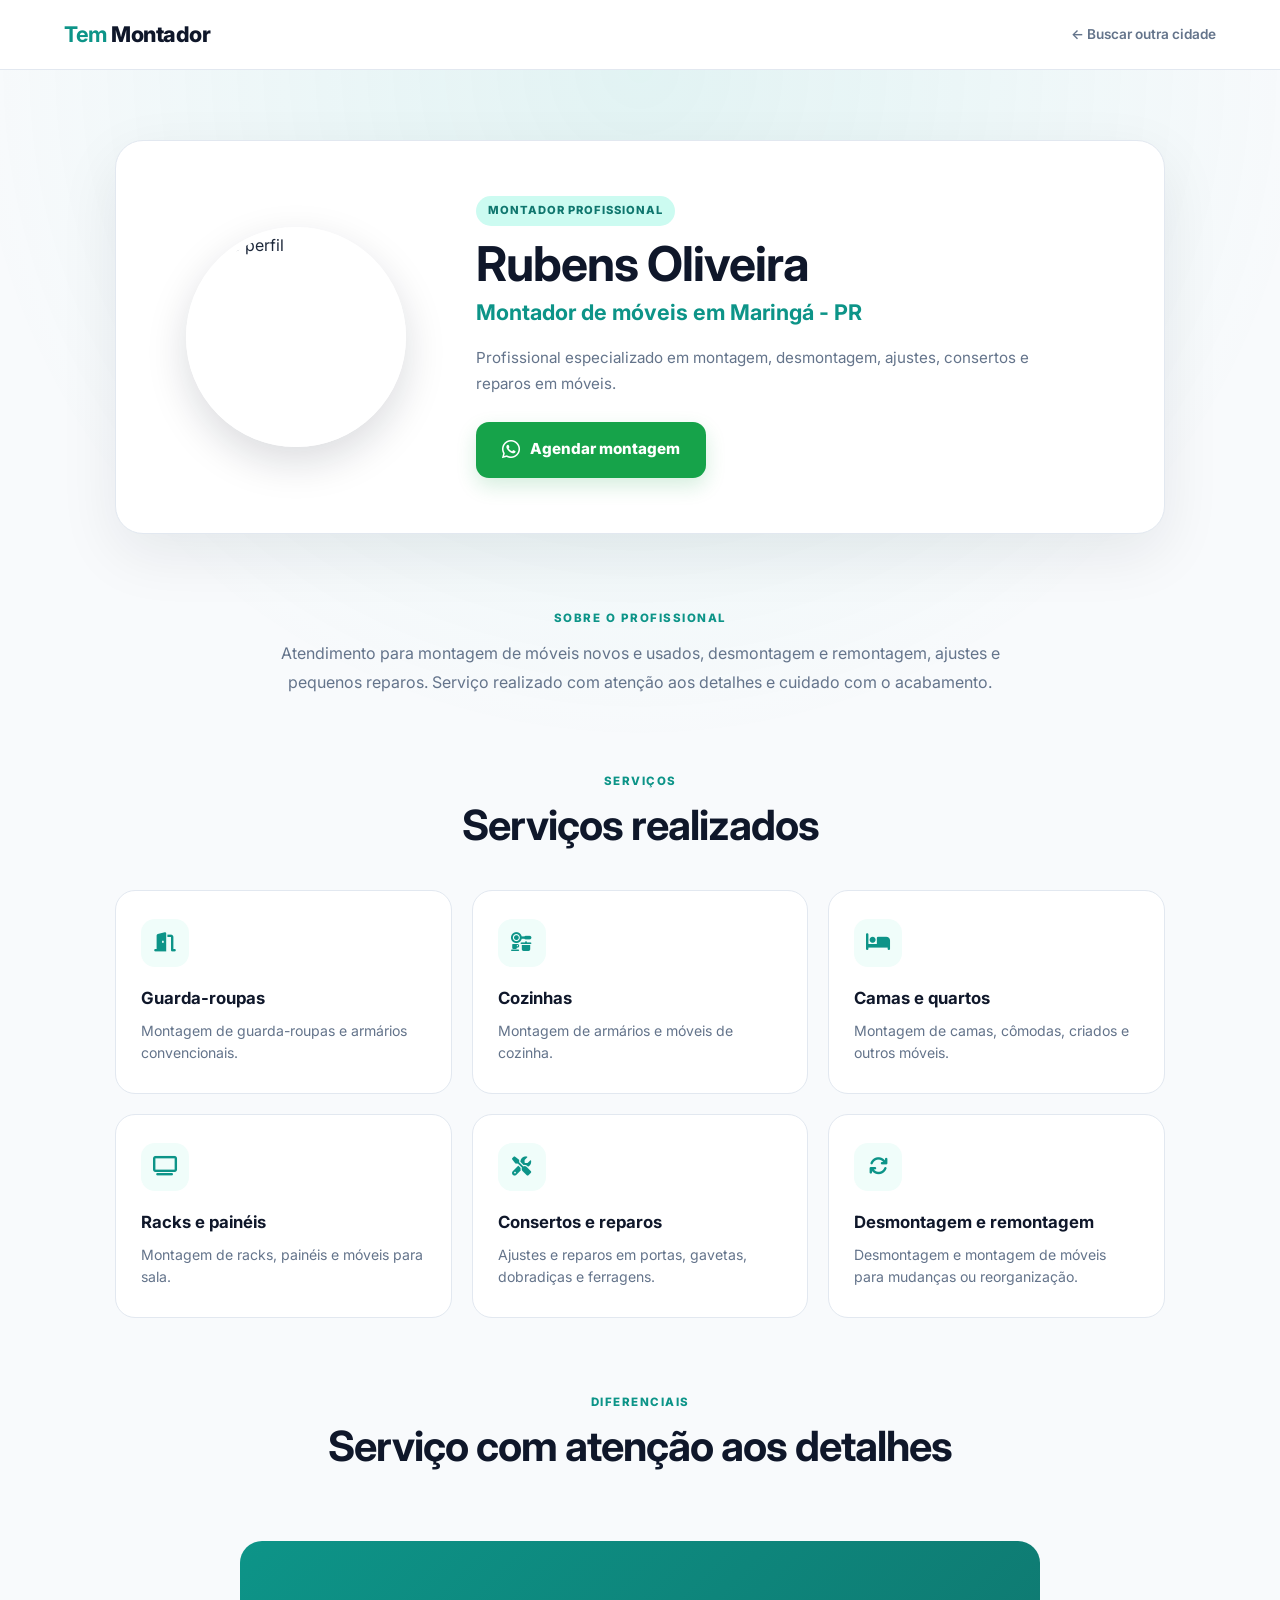
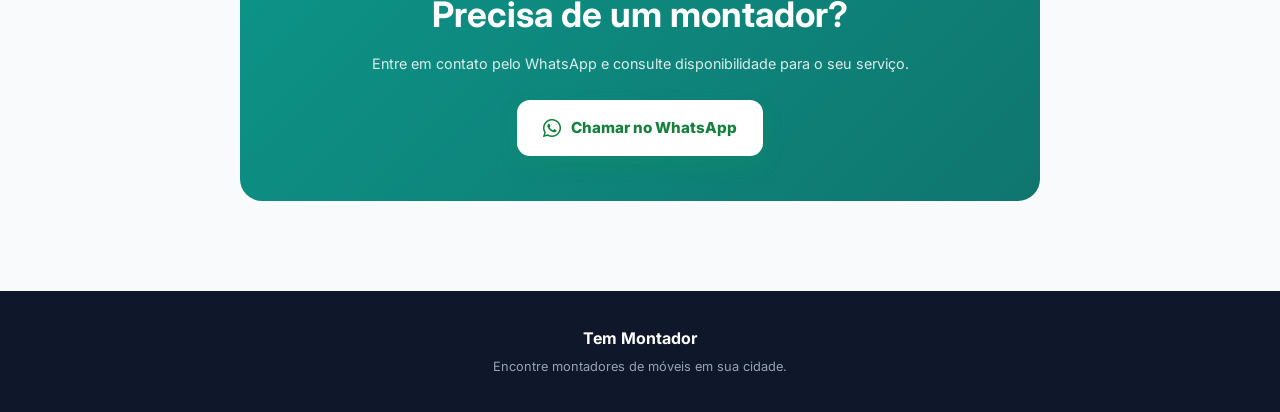
==== commit 5741a1d0: "Update index.html with profile image and content" ====
--- a/maringa/index.html
+++ b/maringa/index.html
@@ -55,7 +55,7 @@
 
         <div class="perfil-foto">
             
-        
+         <img src="imagens/profissional-886x1024.png" alt="Foto perfil">
            
         </div>
 
